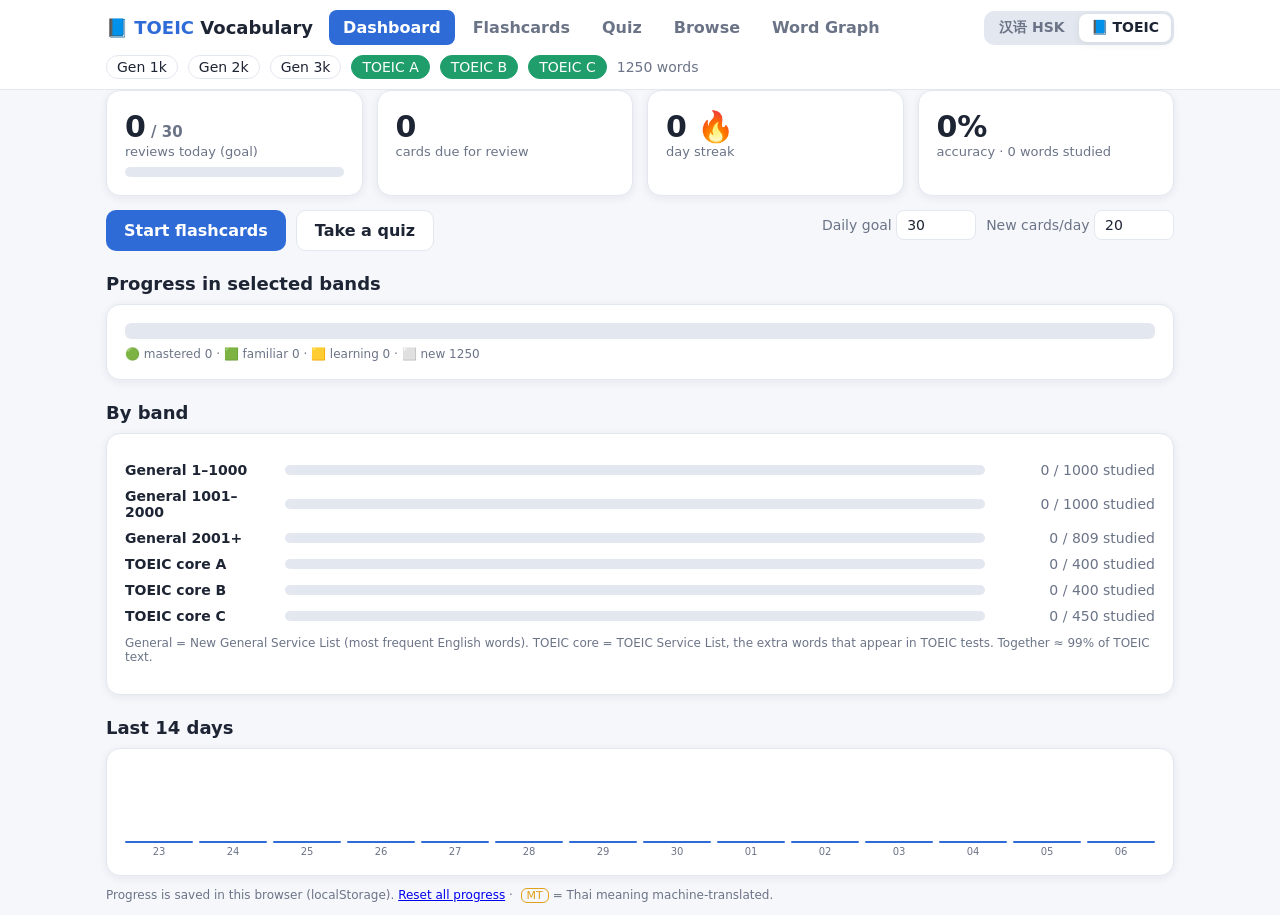
==== dashboard/toeic.html @ cad8f2cb "Merge TOEIC into one repo/dashboard: rename vocab-hsk -> vocab, add TOEIC (4,059 words, Thai, IPA), " ====
<!doctype html>
<html lang="en">
<head>
<meta charset="utf-8">
<meta name="viewport" content="width=device-width, initial-scale=1">
<title>Vocab · TOEIC</title>
<style>
:root{--bg:#f6f7fb;--card:#fff;--ink:#1d2433;--mute:#6b7487;--line:#e3e7ef;--brand:#2f6bd6;--brand2:#1f9d6b;--ok:#1f9d6b;--warn:#e0a01b;--bad:#d6402f;--shadow:0 2px 10px rgba(20,30,60,.07)}
@media (prefers-color-scheme:dark){:root{--bg:#12151d;--card:#1b2030;--ink:#e8ecf5;--mute:#98a1b6;--line:#2a3147;--shadow:none}}
*{box-sizing:border-box}
body{margin:0;background:var(--bg);color:var(--ink);font-family:system-ui,"Segoe UI","Noto Sans Thai",sans-serif}
header{background:var(--card);border-bottom:1px solid var(--line);position:sticky;top:0;z-index:5}
.wrap{max-width:1100px;margin:0 auto;padding:0 16px}
.top{display:flex;align-items:center;gap:16px;flex-wrap:wrap;padding:10px 0}
.logo{font-weight:800;font-size:18px}.logo b{color:var(--brand)}
.subj{display:flex;gap:2px;background:var(--line);border-radius:10px;padding:3px;margin-left:auto}.subj a{padding:5px 12px;border-radius:8px;color:var(--mute);text-decoration:none;font-weight:700;font-size:14px}.subj a.on{background:var(--card);color:var(--ink);box-shadow:var(--shadow)}
nav{display:flex;gap:4px;flex-wrap:wrap}
nav button{border:0;background:none;color:var(--mute);font:inherit;font-weight:600;padding:8px 14px;border-radius:8px;cursor:pointer}
nav button.on{background:var(--brand);color:#fff}
.filters{display:flex;gap:10px;align-items:center;flex-wrap:wrap;padding:0 0 10px;font-size:14px}
.chip{display:inline-flex;align-items:center;gap:4px;border:1px solid var(--line);border-radius:999px;padding:3px 10px;cursor:pointer;user-select:none;background:var(--card)}
.chip.on{background:var(--brand2);color:#fff;border-color:var(--brand2)}
select,input[type=search],input[type=number]{font:inherit;padding:6px 10px;border-radius:8px;border:1px solid var(--line);background:var(--card);color:var(--ink)}
main{padding:20px 0 60px}
.grid{display:grid;gap:14px}
.g4{grid-template-columns:repeat(auto-fit,minmax(200px,1fr))}
.card{background:var(--card);border-radius:14px;padding:18px;box-shadow:var(--shadow);border:1px solid var(--line)}
.stat .n{font-size:30px;font-weight:800}.stat .l{color:var(--mute);font-size:13px}
h2{margin:22px 0 10px;font-size:18px}
.bar{height:10px;background:var(--line);border-radius:6px;overflow:hidden;display:flex}
.bar i{display:block;height:100%}
.lv{display:grid;grid-template-columns:150px 1fr 160px;gap:10px;align-items:center;margin:10px 0;font-size:14px}
.lv span:last-child{color:var(--mute);text-align:right}
.btn{border:0;border-radius:10px;padding:10px 18px;font:inherit;font-weight:700;cursor:pointer;background:var(--brand);color:#fff}
.btn.alt{background:var(--card);color:var(--ink);border:1px solid var(--line)}
.btn.ok{background:var(--ok)}.btn.bad{background:var(--bad)}.btn.warn{background:var(--warn)}
.fc{max-width:620px;margin:0 auto;text-align:center}
.face{min-height:320px;display:flex;flex-direction:column;justify-content:center;align-items:center;gap:8px;cursor:pointer}
.wd{font-size:60px;line-height:1.1;font-weight:700;word-break:break-word}
.py{font-size:24px;color:var(--brand)}.th{font-size:28px;font-weight:700}.en{color:var(--mute);font-size:15px;max-width:520px}
.tag{font-size:12px;color:var(--mute)}
.row{display:flex;gap:10px;justify-content:center;flex-wrap:wrap;margin-top:14px}
.opts{display:grid;gap:10px;margin-top:16px}
.opt{text-align:left;padding:14px;border-radius:12px;border:2px solid var(--line);background:var(--card);color:var(--ink);font:inherit;font-size:18px;cursor:pointer}
.opt:hover{border-color:var(--brand)}.opt.right{border-color:var(--ok);background:rgba(31,157,107,.15)}.opt.wrong{border-color:var(--bad);background:rgba(214,64,47,.12)}
table{width:100%;border-collapse:collapse;font-size:15px}
th,td{padding:8px 10px;border-bottom:1px solid var(--line);text-align:left;vertical-align:top}
th{color:var(--mute);font-size:12px;text-transform:uppercase;position:sticky;top:0;background:var(--card)}
td.h{font-size:18px;font-weight:700}
.dot{display:inline-block;width:10px;height:10px;border-radius:50%;background:var(--line)}
.sp{background:none;border:0;cursor:pointer;font-size:18px}
.pager{display:flex;gap:10px;align-items:center;justify-content:center;margin-top:12px}
.empty{padding:40px;text-align:center;color:var(--mute)}
.kbd{font-size:12px;color:var(--mute);margin-top:10px}
.auto{display:inline-block;font-size:11px;color:var(--warn);border:1px solid var(--warn);border-radius:6px;padding:0 5px;margin-left:4px;vertical-align:middle}
@media(max-width:600px){.wd{font-size:44px}.lv{grid-template-columns:110px 1fr}.lv span:last-child{display:none}}
</style>
</head>
<body>
<header><div class="wrap">
 <div class="top">
  <div class="logo">📘 <b>TOEIC</b> Vocabulary</div>
  <nav id="nav">
   <button data-v="dash" class="on">Dashboard</button><button data-v="cards">Flashcards</button><button data-v="quiz">Quiz</button><button data-v="browse">Browse</button><button data-v="graph">Word Graph</button>
  </nav>
  <div class="subj"><a href="./">汉语 HSK</a><a href="toeic.html" class="on">📘 TOEIC</a></div>
 </div>
 <div class="filters" id="filters"></div>
</div></header>
<main class="wrap" id="app"></main>

<script src="data_toeic.js"></script>
<script>
(()=>{
const $=s=>document.querySelector(s);
const esc=s=>String(s).replace(/[&<>"]/g,c=>({'&':'&amp;','<':'&lt;','>':'&gt;','"':'&quot;'}[c]));
const DAY=864e5, BOXES=[0,1,2,4,8,16,32];
// columns: band,list,rank,word,ipa,thai,pos,meaning,forms,thai_auto
const WORDS=window.TOEIC_DATA.map((r,i)=>({id:i,b:+r[0]||0,list:r[1],rank:+r[2]||0,w:r[3],ipa:r[4],th:r[5],pos:r[6],en:r[7],forms:r[8],auto:r[9]==='1'}));
const BANDS=['','General 1–1000','General 1001–2000','General 2001+','TOEIC core A','TOEIC core B','TOEIC core C'];
const BSHORT=['','Gen 1k','Gen 2k','Gen 3k','TOEIC A','TOEIC B','TOEIC C'];

const load=(k,d)=>{try{return JSON.parse(localStorage.getItem(k))??d}catch{return d}};
const save=(k,v)=>{try{localStorage.setItem(k,JSON.stringify(v))}catch{}};
let S=Object.assign({lv:[4,5,6],newPerDay:20,goal:30},load('toeic_settings',{}));
let P=load('toeic_progress',{}), L=load('toeic_log',{});
const today=()=>new Date().toISOString().slice(0,10);
const saveAll=()=>{save('toeic_settings',S);save('toeic_progress',P);save('toeic_log',L)};
const pool=()=>WORDS.filter(w=>S.lv.includes(w.b));
let view='dash';

function record(w,res){
  const p=P[w.id]||{b:0,d:0,s:0,c:0,w:0};
  p.s++; if(res===0){p.b=Math.max(1,p.b>0?p.b-1:1);p.w++;} else {p.b=Math.min(6,(p.b||0)+res);p.c++;}
  p.d=Date.now()+(res===0?0.007:BOXES[p.b])*DAY;
  P[w.id]=p; L[today()]=(L[today()]||0)+1; saveAll();
}
function speak(t){try{const u=new SpeechSynthesisUtterance(t);u.lang='en-US';u.rate=.9;speechSynthesis.cancel();speechSynthesis.speak(u)}catch{}}
const autoTag=w=>w.auto?'<span class="auto" title="Thai meaning is machine-translated">MT</span>':'';

function renderFilters(){
  $('#filters').innerHTML=[1,2,3,4,5,6].map(l=>`<span class="chip${S.lv.includes(l)?' on':''}" data-l="${l}" title="${BANDS[l]}">${BSHORT[l]}</span>`).join('')+
   `<span style="color:var(--mute)">${pool().length} words</span>`;
  document.querySelectorAll('.chip').forEach(c=>c.onclick=()=>{const l=+c.dataset.l;S.lv=S.lv.includes(l)?S.lv.filter(x=>x!==l):[...S.lv,l].sort();saveAll();go(view)});
}
document.querySelectorAll('#nav button').forEach(b=>b.onclick=()=>go(b.dataset.v));
function go(v){view=v;document.querySelectorAll('#nav button').forEach(b=>b.classList.toggle('on',b.dataset.v===v));renderFilters();({dash,cards,quiz,browse,graph})[v]();}
window.TOEICgo=go;

// ---------- dashboard ----------
function stage(id){const p=P[id];if(!p||!p.s)return 0;return p.b>=4?3:p.b>=2?2:1}
function dash(){
  const pl=pool(),now=Date.now(),cnt=[0,0,0,0];pl.forEach(w=>cnt[stage(w.id)]++);
  const due=pl.filter(w=>P[w.id]&&P[w.id].s&&P[w.id].d<=now).length;
  const seenAll=Object.values(P).filter(p=>p.s).length;
  let streak=0;for(let d=new Date();;d.setDate(d.getDate()-1)){const k=d.toISOString().slice(0,10);if(L[k])streak++;else if(k===today())continue;else break;}
  const t=L[today()]||0, n=Math.max(1,pl.length);
  const acc=(()=>{let c=0,w=0;Object.values(P).forEach(p=>{c+=p.c;w+=p.w});return c+w?Math.round(100*c/(c+w)):0})();
  let h=`<div class="grid g4">
   <div class="card stat"><div class="n">${t}<small style="font-size:15px;color:var(--mute)"> / ${S.goal}</small></div><div class="l">reviews today (goal)</div><div class="bar" style="margin-top:8px"><i style="width:${Math.min(100,100*t/S.goal)}%;background:var(--ok)"></i></div></div>
   <div class="card stat"><div class="n">${due}</div><div class="l">cards due for review</div></div>
   <div class="card stat"><div class="n">${streak} 🔥</div><div class="l">day streak</div></div>
   <div class="card stat"><div class="n">${acc}%</div><div class="l">accuracy · ${seenAll} words studied</div></div>
  </div>
  <div class="row" style="justify-content:flex-start"><button class="btn" onclick="TOEICgo('cards')">Start flashcards</button><button class="btn alt" onclick="TOEICgo('quiz')">Take a quiz</button>
   <label style="margin-left:auto;font-size:14px;color:var(--mute)">Daily goal <input type="number" id="goal" min="5" max="500" value="${S.goal}" style="width:80px"></label>
   <label style="font-size:14px;color:var(--mute)">New cards/day <input type="number" id="npd" min="1" max="200" value="${S.newPerDay}" style="width:80px"></label></div>
  <h2>Progress in selected bands</h2>
  <div class="card"><div class="bar" style="height:16px">
   <i style="width:${100*cnt[3]/n}%;background:var(--ok)"></i><i style="width:${100*cnt[2]/n}%;background:#7bc96f"></i><i style="width:${100*cnt[1]/n}%;background:var(--warn)"></i></div>
   <div class="tag" style="margin-top:8px">🟢 mastered ${cnt[3]} · 🟩 familiar ${cnt[2]} · 🟨 learning ${cnt[1]} · ⬜ new ${cnt[0]}</div></div>
  <h2>By band</h2><div class="card">`;
  for(let l=1;l<=6;l++){
    const ws=WORDS.filter(w=>w.b===l),c=[0,0,0,0];ws.forEach(w=>c[stage(w.id)]++);const m=Math.max(1,ws.length);
    h+=`<div class="lv"><b>${BANDS[l]}</b><div class="bar"><i style="width:${100*c[3]/m}%;background:var(--ok)"></i><i style="width:${100*c[2]/m}%;background:#7bc96f"></i><i style="width:${100*c[1]/m}%;background:var(--warn)"></i></div><span>${c[1]+c[2]+c[3]} / ${ws.length} studied</span></div>`;
  }
  h+=`<p class="tag">General = New General Service List (most frequent English words). TOEIC core = TOEIC Service List, the extra words that appear in TOEIC tests. Together ≈ 99% of TOEIC text.</p></div>
  <h2>Last 14 days</h2><div class="card"><div style="display:flex;align-items:flex-end;gap:6px;height:90px">`;
  const days=[...Array(14)].map((_,i)=>{const d=new Date();d.setDate(d.getDate()-13+i);return d.toISOString().slice(0,10)});
  const mx=Math.max(1,...days.map(d=>L[d]||0));
  h+=days.map(d=>`<div title="${d}: ${L[d]||0}" style="flex:1;text-align:center;font-size:10px;color:var(--mute)"><div style="background:var(--brand);border-radius:4px;height:${Math.max(2,70*(L[d]||0)/mx)}px;margin-bottom:3px"></div>${d.slice(8)}</div>`).join('');
  h+=`</div></div><p class="tag">Progress is saved in this browser (localStorage). <a href="#" id="reset">Reset all progress</a> · <span class="auto">MT</span> = Thai meaning machine-translated.</p>`;
  $('#app').innerHTML=h;
  $('#goal').onchange=e=>{S.goal=Math.max(5,+e.target.value||30);saveAll();dash()};
  $('#npd').onchange=e=>{S.newPerDay=Math.max(1,+e.target.value||20);saveAll()};
  $('#reset').onclick=e=>{e.preventDefault();if(confirm('Erase all progress?')){P={};L={};saveAll();dash()}};
}

// ---------- word graph ----------
// Two relations: same word family (shared stem, e.g. account → accountant, accounting)
// and same Thai meaning (synonyms, e.g. client / customer → ลูกค้า).
const LVC=['#2f6bd6','#14a3b8','#8b5cd6','#1f9d6b','#e0a01b','#d6402f'];
let gsel=null,gq='',gcap=25;
// word family = same base after stripping common English suffixes (account, accountant, accounting, accountable)
const SUF=['ations','ation','ments','ment','ships','ship','nesses','ness','ities','ity','ically','ally','ance','ence','ants','ant','ents','ent','ions','ion','ives','ive','able','ible','izes','ize','ises','ise','ists','ist','ees','ee','ers','er','ors','or','ings','ing','ful','less','ly','al','ed','es','s','y'];
const baseCache=new Map();
const base=w=>{if(baseCache.has(w))return baseCache.get(w);let b=w.toLowerCase(),ch=true;
  while(ch){ch=false;for(const x of SUF)if(b.endsWith(x)&&b.length-x.length>=4){b=b.slice(0,-x.length);ch=true;break}}
  b=b.replace(/e$/,'').replace(/i$/,'y').replace(/([^aeiou])\1$/,'$1');baseCache.set(w,b);return b};
const family=(a,b)=>a!==b&&base(a)===base(b);
// synonyms: match on the main (first) Thai sense only - secondary senses link unrelated words
const thKeys=w=>{const t=(w.th.split(';')[0]||'').replace(/\(.*?\)/g,'').trim();return t.length>1?[t]:[]};
function gIndex(){
  const ws=pool(),byW=new Map(ws.map(w=>[w.w,w])),st={},th={};
  ws.forEach(w=>{const k=base(w.w);(st[k]=st[k]||[]).push(w);thKeys(w).forEach(t=>(th[t]=th[t]||[]).push(w))});
  const fam=w=>(st[base(w.w)]||[]).filter(x=>x.id!==w.id);
  const syn=w=>{const s=new Map();thKeys(w).forEach(t=>(th[t]||[]).forEach(x=>{if(x.id!==w.id)s.set(x.id,x)}));return [...s.values()]};
  const rel=w=>new Set([...fam(w),...syn(w)].map(x=>x.id));
  return {ws,byW,fam,syn,rel};
}
function graph(){
  const G=gIndex();
  if(gsel&&!G.byW.has(gsel))gsel=null;
  const deg=G.ws.map(w=>[w,G.rel(w).size]).sort((a,b)=>b[1]-a[1]||a[0].rank-b[0].rank);
  if(!gsel&&deg.length)gsel=deg[0][0].w;
  const q=gq.trim().toLowerCase();
  const hits=q?G.ws.filter(w=>w.w.toLowerCase().includes(q)||w.th.includes(q)||w.en.toLowerCase().includes(q)).slice(0,14):[];
  $('#app').innerHTML=`<div style="display:flex;gap:10px;flex-wrap:wrap;align-items:center;margin-bottom:12px">
   <input type="search" id="gq" placeholder="Search word / Thai / meaning…" value="${esc(gq)}" style="min-width:260px">
   <label style="font-size:14px;color:var(--mute)">Max words per group <input type="number" id="gcap" min="5" max="80" value="${gcap}" style="width:70px"></label>
   <span class="tag">Related = same word family (account → accountant) or same Thai meaning (client, customer → ลูกค้า).</span></div>
   ${hits.length?`<div class="row" style="justify-content:flex-start;margin:0 0 12px">${hits.map(w=>`<span class="chip" data-g="${esc(w.w)}">${esc(w.w)}</span>`).join('')}</div>`:''}
   <div id="gmain"></div>
   <h2>Most connected words (in selected bands)</h2>
   <div class="card"><table><tr><th>#</th><th>Word</th><th>Thai</th><th>Meaning</th><th>Related</th></tr>
   ${deg.slice(0,30).map(([w,d],i)=>`<tr style="cursor:pointer" data-g="${esc(w.w)}"><td>${i+1}</td><td class="h">${esc(w.w)}</td><td>${esc(w.th.slice(0,50))}</td><td>${esc(w.en.slice(0,60))}</td><td><b>${d}</b></td></tr>`).join('')}</table></div>`;
  $('#gq').oninput=e=>{gq=e.target.value;const p=e.target.selectionStart;graph();const i=$('#gq');i.focus();i.setSelectionRange(p,p)};
  $('#gcap').onchange=e=>{gcap=Math.max(5,Math.min(80,+e.target.value||25));graph()};
  document.querySelectorAll('[data-g]').forEach(el=>el.onclick=()=>{gsel=el.dataset.g;gq='';graph();window.scrollTo(0,0)});
  if(gsel)gDraw(G,G.byW.get(gsel));else $('#gmain').innerHTML='<div class="empty">No words in the selected bands.</div>';
}
function gDraw(G,c){
  const fam=G.fam(c),syn=G.syn(c).filter(x=>!fam.includes(x)),all=G.rel(c);
  const W=760,H=560,nodes=[],links=[],by=new Map();
  const add=(w,t)=>{let n=by.get(t+(w.id??w.w));if(!n){n={w,t,x:0,y:0,vx:0,vy:0,r:t==='c'?34:t==='h'?24:14};by.set(t+(w.id??w.w),n);nodes.push(n)}return n};
  const cn=add(c,'c');cn.x=W/2;cn.y=H/2;cn.fixed=1;
  const groups=[{name:'Word family',list:fam,ang:Math.PI},{name:'Same Thai meaning',list:syn,ang:0}].filter(g=>g.list.length);
  groups.forEach(g=>{
    const hub=add({w:g.name,id:'h'+g.name},'h');hub.x=W/2+Math.cos(g.ang)*130;hub.y=H/2+Math.sin(g.ang)*130;links.push([cn,hub]);
    g.shown=g.list.slice().sort((a,b)=>a.b-b.b||a.rank-b.rank).slice(0,gcap);
    g.shown.forEach(w=>{const n=add(w,'w');n.x=hub.x+Math.cos(g.ang+Math.random()*2-1)*110;n.y=hub.y+Math.sin(g.ang+Math.random()*2-1)*110;links.push([hub,n])});
  });
  const rad=n=>n.t==='w'?Math.max(n.r,8+n.w.w.length*3.2):n.r;
  for(let it=0;it<320;it++){
    const a=1-it/320;
    for(let i=0;i<nodes.length;i++)for(let j=i+1;j<nodes.length;j++){
      const p=nodes[i],q=nodes[j];let dx=p.x-q.x,dy=p.y-q.y,d2=dx*dx+dy*dy+.01,d=Math.sqrt(d2);
      const f=(1100/d2)*a+(d<rad(p)+rad(q)+6?1.5:0);dx/=d;dy/=d;p.vx+=dx*f;p.vy+=dy*f;q.vx-=dx*f;q.vy-=dy*f}
    links.forEach(([p,q])=>{const dx=q.x-p.x,dy=q.y-p.y,d=Math.sqrt(dx*dx+dy*dy)||1,f=(d-(p.t==='c'?130:100))*.04;
      p.vx+=dx/d*f;p.vy+=dy/d*f;q.vx-=dx/d*f;q.vy-=dy/d*f});
    nodes.forEach(n=>{if(n.fixed)return;n.vx+=(W/2-n.x)*.002;n.vy+=(H/2-n.y)*.002;n.x+=n.vx*.6;n.y+=n.vy*.6;n.vx*=.6;n.vy*=.6;
      const r=rad(n);n.x=Math.max(r+4,Math.min(W-r-4,n.x));n.y=Math.max(r+4,Math.min(H-r-4,n.y))});
  }
  const lines=links.map(([p,q])=>`<line x1="${p.x.toFixed(1)}" y1="${p.y.toFixed(1)}" x2="${q.x.toFixed(1)}" y2="${q.y.toFixed(1)}" stroke="var(--line)" stroke-width="1.5"/>`).join('');
  const circ=nodes.map(n=>{
    if(n.t==='h')return `<g><circle cx="${n.x.toFixed(1)}" cy="${n.y.toFixed(1)}" r="${n.r}" fill="var(--mute)" fill-opacity=".35"/><text x="${n.x.toFixed(1)}" y="${(n.y+4).toFixed(1)}" text-anchor="middle" font-size="11" fill="var(--ink)">${esc(n.w.w)}</text></g>`;
    const col=n.t==='c'?'var(--bad)':LVC[(n.w.b||1)-1],fs=n.t==='c'?15:Math.max(9,13-Math.max(0,n.w.w.length-7)*.5);
    return `<g data-g="${esc(n.w.w)}" style="cursor:pointer"><title>${esc(n.w.w)} — ${esc(n.w.th)} (${BANDS[n.w.b]})</title>
    <circle cx="${n.x.toFixed(1)}" cy="${n.y.toFixed(1)}" r="${rad(n)}" fill="${col}" fill-opacity=".9" stroke="var(--card)" stroke-width="2"/>
    <text x="${n.x.toFixed(1)}" y="${(n.y+fs*.35).toFixed(1)}" text-anchor="middle" font-size="${fs}" font-weight="600" fill="#fff" style="pointer-events:none">${esc(n.w.w)}</text></g>`}).join('');
  $('#gmain').innerHTML=`<div class="grid" style="grid-template-columns:minmax(0,2fr) minmax(240px,1fr);gap:14px">
   <div class="card" style="padding:8px"><svg viewBox="0 0 ${W} ${H}" style="width:100%;height:auto;display:block">${lines}${circ}</svg>
    <div class="tag" style="padding:6px 10px">${LVC.map((c,i)=>`<span style="color:${c}">●</span> ${BSHORT[i+1]}`).join(' &nbsp; ')} · click a word to re-center</div></div>
   <div class="card"><div class="wd" style="font-size:${c.w.length>10?30:42}px;text-align:center">${esc(c.w)}</div>
    <div style="text-align:center"><span class="py">${esc(c.ipa)}</span> <button class="sp" id="gspk">🔊</button></div>
    <div style="text-align:center" class="th">${esc(c.th)}${autoTag(c)}</div><div class="en" style="margin:6px auto;text-align:center">${esc(c.en)}</div>
    <div class="tag" style="text-align:center">${esc(c.pos)} · ${BANDS[c.b]}${c.forms?' · '+esc(c.forms):''}</div>
    <div class="stat" style="text-align:center;margin:12px 0"><div class="n" style="color:var(--bad)">${all.size}</div><div class="l">related words in selected bands</div></div>
    <div style="font-size:14px;margin:6px 0">Word family: <b>${fam.length}</b>${fam.length>gcap?` <span class="tag">(showing ${gcap})</span>`:''}</div>
    <div style="font-size:14px;margin:6px 0">Same Thai meaning: <b>${syn.length}</b>${syn.length>gcap?` <span class="tag">(showing ${gcap})</span>`:''}</div></div></div>`;
  document.querySelectorAll('#gmain [data-g]').forEach(el=>el.onclick=()=>{gsel=el.dataset.g;graph()});
  $('#gspk').onclick=()=>speak(c.w);
}

// ---------- flashcards ----------
let fc={q:[],i:0,flip:false,newShown:0};
const shuffle=a=>{for(let i=a.length-1;i>0;i--){const j=Math.random()*(i+1)|0;[a[i],a[j]]=[a[j],a[i]]}return a};
function buildQueue(){
  const pl=pool(),now=Date.now();
  const due=pl.filter(w=>P[w.id]&&P[w.id].s&&P[w.id].d<=now).sort((a,b)=>P[a.id].d-P[b.id].d);
  const fresh=shuffle(pl.filter(w=>!(P[w.id]&&P[w.id].s))).slice(0,Math.max(0,S.newPerDay-(fc.newShown||0)));
  return [...due.slice(0,200),...fresh];
}
function cards(){fc={q:buildQueue(),i:0,flip:false,newShown:0};drawCard()}
function drawCard(){
  const w=fc.q[fc.i];
  if(!w){$('#app').innerHTML=`<div class="card empty"><div style="font-size:48px">🎉</div><h2>All caught up!</h2><p>No more cards due or new cards for now.<br>Raise “New cards/day” on the dashboard or pick other bands.</p><button class="btn" onclick="TOEICgo('dash')">Back to dashboard</button></div>`;return}
  const isNew=!(P[w.id]&&P[w.id].s);
  $('#app').innerHTML=`<div class="fc"><div class="tag">Card ${fc.i+1} / ${fc.q.length} · ${BANDS[w.b]} ${isNew?'· <b>NEW</b>':''}</div>
  <div class="card face" id="face">${fc.flip?
   `<div class="wd" style="font-size:44px">${esc(w.w)}</div><div class="py">${esc(w.ipa)}</div><div class="th">${esc(w.th)}${autoTag(w)}</div><div class="en">${esc(w.en)}</div><div class="tag">${esc(w.pos)}${w.forms?' · '+esc(w.forms):''}</div>`:
   `<div class="wd">${esc(w.w)}</div><div class="tag">tap or press Space to reveal</div>`}</div>
  <div class="row">${fc.flip?
   `<button class="btn bad" data-r="0">Again (1)</button><button class="btn ok" data-r="1">Good (2)</button><button class="btn warn" data-r="2">Easy (3)</button>`:
   `<button class="btn" id="rev">Show answer</button>`}<button class="btn alt" id="spk">🔊 Listen (S)</button></div>
  <div class="kbd">Keys: Space = flip · 1/2/3 = rate · S = speak</div></div>`;
  $('#face').onclick=()=>{fc.flip=!fc.flip;drawCard()};
  const rv=$('#rev');if(rv)rv.onclick=()=>{fc.flip=true;drawCard()};
  $('#spk').onclick=()=>speak(w.w);
  document.querySelectorAll('[data-r]').forEach(b=>b.onclick=()=>rate(+b.dataset.r));
}
function rate(r){const w=fc.q[fc.i];if(!w||!fc.flip)return;const isNew=!(P[w.id]&&P[w.id].s);record(w,r);if(isNew)fc.newShown++;
  if(r===0)fc.q.push(w);fc.i++;fc.flip=false;drawCard()}

// ---------- quiz ----------
let qz={mode:'w2th',n:0,ok:0,cur:null};
function quiz(){
  $('#app').innerHTML=`<div class="fc"><div class="card"><h2 style="margin-top:0">Quiz</h2><p>Direction:</p><div class="row" style="margin-top:0">
   <button class="btn" data-m="w2th">English → Thai</button><button class="btn alt" data-m="th2w">Thai → English</button><button class="btn alt" data-m="def2w">Meaning → word</button><button class="btn alt" data-m="au2w">🔊 Listen → word</button></div></div></div>`;
  document.querySelectorAll('[data-m]').forEach(b=>b.onclick=()=>{qz={mode:b.dataset.m,n:0,ok:0,cur:null};nextQ()});
}
function nextQ(){
  const pl=pool().filter(w=>qz.mode!=='def2w'||w.en);if(pl.length<4){$('#app').innerHTML='<div class="card empty">Select more bands to quiz.</div>';return}
  const now=Date.now(),dueFirst=pl.filter(w=>P[w.id]&&P[w.id].s&&P[w.id].d<=now);
  const src=dueFirst.length&&Math.random()<.5?dueFirst:pl,w=src[Math.random()*src.length|0];
  const key=qz.mode==='w2th'?'th':'w',opts=[w];let guard=0;
  while(opts.length<4&&guard++<200){const c=pl[Math.random()*pl.length|0];if(!opts.some(o=>o[key]===c[key]))opts.push(c)}
  shuffle(opts);qz.cur={w,opts,answered:false};
  const q=qz.mode==='w2th'?`<div class="wd" style="font-size:44px">${esc(w.w)}</div>`:qz.mode==='th2w'?`<div class="th" style="font-size:30px">${esc(w.th)}</div>`:
    qz.mode==='def2w'?`<div style="font-size:20px">${esc(w.en)}</div>`:`<button class="btn" id="play" style="font-size:26px">🔊 Play</button>`;
  $('#app').innerHTML=`<div class="fc"><div class="tag">Question ${qz.n+1} · score ${qz.ok}/${qz.n} · <a href="#" id="end">end quiz</a></div>
   <div class="card" style="min-height:140px;display:flex;flex-direction:column;align-items:center;justify-content:center">${q}</div>
   <div class="opts">${opts.map((o,i)=>`<button class="opt" data-i="${i}"><b style="color:var(--mute)">${i+1}</b>&nbsp; ${esc(o[key])}</button>`).join('')}</div>
   <div id="fb"></div><div class="kbd">Keys: 1–4 to answer · Enter = next</div></div>`;
  document.querySelectorAll('.opt').forEach(b=>b.onclick=()=>answer(+b.dataset.i));
  $('#end').onclick=e=>{e.preventDefault();quiz()};
  const pb=$('#play');if(pb){pb.onclick=()=>speak(w.w);speak(w.w)}
}
function answer(i){
  const c=qz.cur;if(!c||c.answered)return;c.answered=true;const ok=c.opts[i].id===c.w.id;
  document.querySelectorAll('.opt').forEach((b,j)=>{if(c.opts[j].id===c.w.id)b.classList.add('right');else if(j===i)b.classList.add('wrong')});
  qz.n++;if(ok)qz.ok++;record(c.w,ok?1:0);
  $('#fb').innerHTML=`<div class="card" style="margin-top:12px;text-align:center"><span class="wd" style="font-size:32px">${esc(c.w.w)}</span> <span class="py">${esc(c.w.ipa)}</span><div class="th" style="font-size:22px">${esc(c.w.th)}${autoTag(c.w)}</div><div class="en" style="margin:auto">${esc(c.w.en)}</div><div class="row"><button class="btn" id="nx">Next →</button><button class="btn alt" id="sp2">🔊</button></div></div>`;
  $('#nx').onclick=nextQ;$('#sp2').onclick=()=>speak(c.w.w);
}

// ---------- browse ----------
let br={q:'',page:0,st:'all'};
function browse(){
  const run=()=>{
    const q=br.q.trim().toLowerCase();
    const ws=pool().filter(w=>(br.st==='all'||(br.st==='new'?stage(w.id)===0:br.st==='mt'?w.auto:stage(w.id)>0))&&(!q||w.w.toLowerCase().includes(q)||w.th.includes(q)||w.en.toLowerCase().includes(q)||w.forms.toLowerCase().includes(q)));
    const per=100,pages=Math.max(1,Math.ceil(ws.length/per));br.page=Math.min(br.page,pages-1);
    const cols=['#e3e7ef','#e0a01b','#7bc96f','#1f9d6b'];
    $('#list').innerHTML=ws.length?`<table><thead><tr><th></th><th>Word</th><th>IPA</th><th>Thai</th><th>English</th><th>POS</th><th>Band</th><th></th></tr></thead><tbody>`+
     ws.slice(br.page*per,(br.page+1)*per).map(w=>`<tr><td><span class="dot" style="background:${cols[stage(w.id)]}"></span></td><td class="h">${esc(w.w)}</td><td>${esc(w.ipa)}</td><td>${esc(w.th)}${autoTag(w)}</td><td>${esc(w.en)}</td><td>${esc(w.pos)}</td><td>${BSHORT[w.b]}</td><td><button class="sp" data-s="${esc(w.w)}">🔊</button></td></tr>`).join('')+`</tbody></table>
     <div class="pager"><button class="btn alt" id="pv">‹</button>Page ${br.page+1} / ${pages} · ${ws.length} words<button class="btn alt" id="nxp">›</button></div>`:'<div class="empty">No matches.</div>';
    document.querySelectorAll('[data-s]').forEach(b=>b.onclick=()=>speak(b.dataset.s));
    const pv=$('#pv'),nx=$('#nxp');if(pv){pv.onclick=()=>{br.page=Math.max(0,br.page-1);run()};nx.onclick=()=>{br.page=Math.min(pages-1,br.page+1);run()}}
  };
  $('#app').innerHTML=`<div class="row" style="justify-content:flex-start;margin:0 0 12px"><input type="search" id="q" placeholder="Search word, Thai, English, word forms…" style="flex:1;min-width:220px" value="${esc(br.q)}">
   <select id="st"><option value="all">All words</option><option value="new">Not studied yet</option><option value="seen">Studied</option><option value="mt">Machine-translated Thai</option></select></div><div class="card" style="padding:6px 12px;overflow:auto" id="list"></div>`;
  $('#st').value=br.st;
  $('#q').oninput=e=>{br.q=e.target.value;br.page=0;run()};$('#st').onchange=e=>{br.st=e.target.value;br.page=0;run()};
  run();
}

addEventListener('keydown',e=>{
  if(/INPUT|SELECT|TEXTAREA/.test(e.target.tagName))return;
  if(view==='cards'){
    if(e.code==='Space'){e.preventDefault();if(!fc.flip){fc.flip=true;drawCard()}else rate(1)}
    else if(fc.flip&&'123'.includes(e.key))rate(+e.key-1);
    else if(e.key.toLowerCase()==='s'&&fc.q[fc.i])speak(fc.q[fc.i].w);
  }else if(view==='quiz'&&qz.cur){
    if('1234'.includes(e.key)&&e.key)answer(+e.key-1);
    else if(e.key==='Enter'&&qz.cur.answered)nextQ();
  }
});
go('dash');
})();
</script>
</body>
</html>
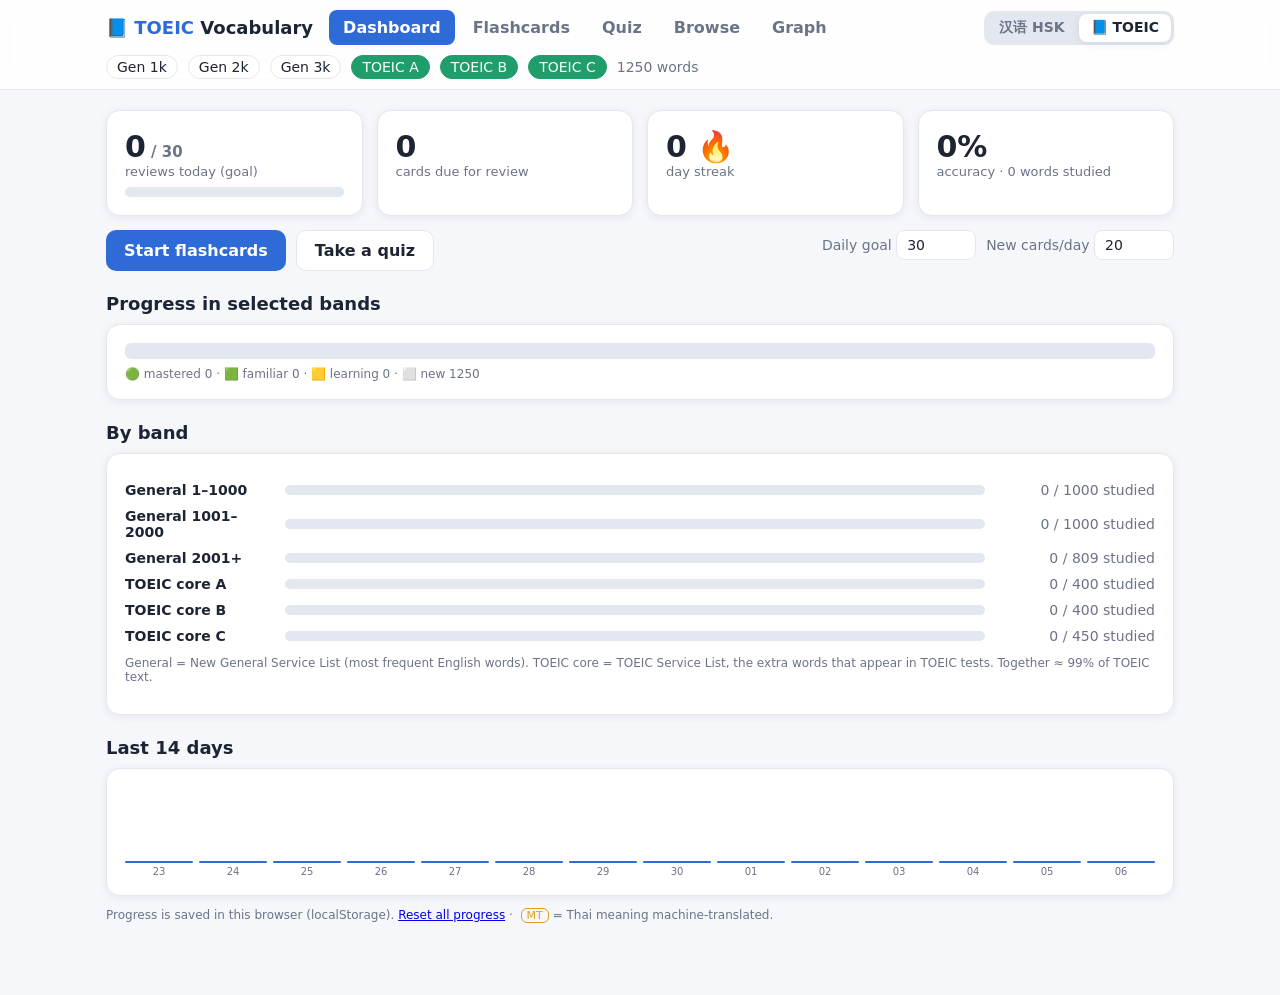
==== commit 567689f5: "Responsive dashboard: phone bottom tab bar, card-style word list, tablet layout, touch-size controls" ====
--- a/dashboard/toeic.html
+++ b/dashboard/toeic.html
@@ -2,8 +2,9 @@
 <html lang="en">
 <head>
 <meta charset="utf-8">
-<meta name="viewport" content="width=device-width, initial-scale=1">
+<meta name="viewport" content="width=device-width, initial-scale=1, viewport-fit=cover">
 <title>Vocab · TOEIC</title>
+<meta name="apple-mobile-web-app-title" content="Vocab TOEIC">
 <style>
 :root{--bg:#f6f7fb;--card:#fff;--ink:#1d2433;--mute:#6b7487;--line:#e3e7ef;--brand:#2f6bd6;--brand2:#1f9d6b;--ok:#1f9d6b;--warn:#e0a01b;--bad:#d6402f;--shadow:0 2px 10px rgba(20,30,60,.07)}
 @media (prefers-color-scheme:dark){:root{--bg:#12151d;--card:#1b2030;--ink:#e8ecf5;--mute:#98a1b6;--line:#2a3147;--shadow:none}}
@@ -53,15 +54,20 @@
 .empty{padding:40px;text-align:center;color:var(--mute)}
 .kbd{font-size:12px;color:var(--mute);margin-top:10px}
 .auto{display:inline-block;font-size:11px;color:var(--warn);border:1px solid var(--warn);border-radius:6px;padding:0 5px;margin-left:4px;vertical-align:middle}
-@media(max-width:600px){.wd{font-size:44px}.lv{grid-template-columns:110px 1fr}.lv span:last-child{display:none}}
 </style>
+<meta name="theme-color" content="#f6f7fb" media="(prefers-color-scheme: light)">
+<meta name="theme-color" content="#12151d" media="(prefers-color-scheme: dark)">
+<meta name="apple-mobile-web-app-capable" content="yes">
+<meta name="mobile-web-app-capable" content="yes">
+<meta name="apple-mobile-web-app-status-bar-style" content="default">
+<link rel="stylesheet" href="responsive.css">
 </head>
 <body>
 <header><div class="wrap">
  <div class="top">
-  <div class="logo">📘 <b>TOEIC</b> Vocabulary</div>
+  <div class="logo">📘 <b>TOEIC</b><span class="lg-x"> Vocabulary</span></div>
   <nav id="nav">
-   <button data-v="dash" class="on">Dashboard</button><button data-v="cards">Flashcards</button><button data-v="quiz">Quiz</button><button data-v="browse">Browse</button><button data-v="graph">Word Graph</button>
+   <button data-v="dash" class="on"><i>🏠</i><span>Dashboard</span></button><button data-v="cards"><i>🃏</i><span>Flashcards</span></button><button data-v="quiz"><i>✅</i><span>Quiz</span></button><button data-v="browse"><i>📖</i><span>Browse</span></button><button data-v="graph"><i>🕸️</i><span>Graph</span></button>
   </nav>
   <div class="subj"><a href="./">汉语 HSK</a><a href="toeic.html" class="on">📘 TOEIC</a></div>
  </div>
@@ -132,7 +138,7 @@
   <h2>By band</h2><div class="card">`;
   for(let l=1;l<=6;l++){
     const ws=WORDS.filter(w=>w.b===l),c=[0,0,0,0];ws.forEach(w=>c[stage(w.id)]++);const m=Math.max(1,ws.length);
-    h+=`<div class="lv"><b>${BANDS[l]}</b><div class="bar"><i style="width:${100*c[3]/m}%;background:var(--ok)"></i><i style="width:${100*c[2]/m}%;background:#7bc96f"></i><i style="width:${100*c[1]/m}%;background:var(--warn)"></i></div><span>${c[1]+c[2]+c[3]} / ${ws.length} studied</span></div>`;
+    h+=`<div class="lv"><b><span class="bl">${BANDS[l]}</span><span class="bs">${BSHORT[l]}</span></b><div class="bar"><i style="width:${100*c[3]/m}%;background:var(--ok)"></i><i style="width:${100*c[2]/m}%;background:#7bc96f"></i><i style="width:${100*c[1]/m}%;background:var(--warn)"></i></div><span>${c[1]+c[2]+c[3]} / ${ws.length} studied</span></div>`;
   }
   h+=`<p class="tag">General = New General Service List (most frequent English words). TOEIC core = TOEIC Service List, the extra words that appear in TOEIC tests. Together ≈ 99% of TOEIC text.</p></div>
   <h2>Last 14 days</h2><div class="card"><div style="display:flex;align-items:flex-end;gap:6px;height:90px">`;
@@ -175,14 +181,14 @@
   if(!gsel&&deg.length)gsel=deg[0][0].w;
   const q=gq.trim().toLowerCase();
   const hits=q?G.ws.filter(w=>w.w.toLowerCase().includes(q)||w.th.includes(q)||w.en.toLowerCase().includes(q)).slice(0,14):[];
-  $('#app').innerHTML=`<div style="display:flex;gap:10px;flex-wrap:wrap;align-items:center;margin-bottom:12px">
+  $('#app').innerHTML=`<div class="gtop" style="display:flex;gap:10px;flex-wrap:wrap;align-items:center;margin-bottom:12px">
    <input type="search" id="gq" placeholder="Search word / Thai / meaning…" value="${esc(gq)}" style="min-width:260px">
    <label style="font-size:14px;color:var(--mute)">Max words per group <input type="number" id="gcap" min="5" max="80" value="${gcap}" style="width:70px"></label>
    <span class="tag">Related = same word family (account → accountant) or same Thai meaning (client, customer → ลูกค้า).</span></div>
    ${hits.length?`<div class="row" style="justify-content:flex-start;margin:0 0 12px">${hits.map(w=>`<span class="chip" data-g="${esc(w.w)}">${esc(w.w)}</span>`).join('')}</div>`:''}
    <div id="gmain"></div>
    <h2>Most connected words (in selected bands)</h2>
-   <div class="card"><table><tr><th>#</th><th>Word</th><th>Thai</th><th>Meaning</th><th>Related</th></tr>
+   <div class="card tscroll"><table><tr><th>#</th><th>Word</th><th>Thai</th><th>Meaning</th><th>Related</th></tr>
    ${deg.slice(0,30).map(([w,d],i)=>`<tr style="cursor:pointer" data-g="${esc(w.w)}"><td>${i+1}</td><td class="h">${esc(w.w)}</td><td>${esc(w.th.slice(0,50))}</td><td>${esc(w.en.slice(0,60))}</td><td><b>${d}</b></td></tr>`).join('')}</table></div>`;
   $('#gq').oninput=e=>{gq=e.target.value;const p=e.target.selectionStart;graph();const i=$('#gq');i.focus();i.setSelectionRange(p,p)};
   $('#gcap').onchange=e=>{gcap=Math.max(5,Math.min(80,+e.target.value||25));graph()};
@@ -191,7 +197,7 @@
 }
 function gDraw(G,c){
   const fam=G.fam(c),syn=G.syn(c).filter(x=>!fam.includes(x)),all=G.rel(c);
-  const W=760,H=560,nodes=[],links=[],by=new Map();
+  const W=Math.round(Math.min(760,Math.max(330,($('#gmain').clientWidth||760)-20))),H=W<600?Math.round(W*1.45):560,nodes=[],links=[],by=new Map();
   const add=(w,t)=>{let n=by.get(t+(w.id??w.w));if(!n){n={w,t,x:0,y:0,vx:0,vy:0,r:t==='c'?34:t==='h'?24:14};by.set(t+(w.id??w.w),n);nodes.push(n)}return n};
   const cn=add(c,'c');cn.x=W/2;cn.y=H/2;cn.fixed=1;
   const groups=[{name:'Word family',list:fam,ang:Math.PI},{name:'Same Thai meaning',list:syn,ang:0}].filter(g=>g.list.length);
@@ -218,7 +224,7 @@
     return `<g data-g="${esc(n.w.w)}" style="cursor:pointer"><title>${esc(n.w.w)} — ${esc(n.w.th)} (${BANDS[n.w.b]})</title>
     <circle cx="${n.x.toFixed(1)}" cy="${n.y.toFixed(1)}" r="${rad(n)}" fill="${col}" fill-opacity=".9" stroke="var(--card)" stroke-width="2"/>
     <text x="${n.x.toFixed(1)}" y="${(n.y+fs*.35).toFixed(1)}" text-anchor="middle" font-size="${fs}" font-weight="600" fill="#fff" style="pointer-events:none">${esc(n.w.w)}</text></g>`}).join('');
-  $('#gmain').innerHTML=`<div class="grid" style="grid-template-columns:minmax(0,2fr) minmax(240px,1fr);gap:14px">
+  $('#gmain').innerHTML=`<div class="ggrid">
    <div class="card" style="padding:8px"><svg viewBox="0 0 ${W} ${H}" style="width:100%;height:auto;display:block">${lines}${circ}</svg>
     <div class="tag" style="padding:6px 10px">${LVC.map((c,i)=>`<span style="color:${c}">●</span> ${BSHORT[i+1]}`).join(' &nbsp; ')} · click a word to re-center</div></div>
    <div class="card"><div class="wd" style="font-size:${c.w.length>10?30:42}px;text-align:center">${esc(c.w)}</div>
@@ -303,7 +309,7 @@
     const per=100,pages=Math.max(1,Math.ceil(ws.length/per));br.page=Math.min(br.page,pages-1);
     const cols=['#e3e7ef','#e0a01b','#7bc96f','#1f9d6b'];
     $('#list').innerHTML=ws.length?`<table><thead><tr><th></th><th>Word</th><th>IPA</th><th>Thai</th><th>English</th><th>POS</th><th>Band</th><th></th></tr></thead><tbody>`+
-     ws.slice(br.page*per,(br.page+1)*per).map(w=>`<tr><td><span class="dot" style="background:${cols[stage(w.id)]}"></span></td><td class="h">${esc(w.w)}</td><td>${esc(w.ipa)}</td><td>${esc(w.th)}${autoTag(w)}</td><td>${esc(w.en)}</td><td>${esc(w.pos)}</td><td>${BSHORT[w.b]}</td><td><button class="sp" data-s="${esc(w.w)}">🔊</button></td></tr>`).join('')+`</tbody></table>
+     ws.slice(br.page*per,(br.page+1)*per).map(w=>`<tr><td class="c-dot"><span class="dot" style="background:${cols[stage(w.id)]}"></span></td><td class="h c-w">${esc(w.w)}</td><td class="c-py">${esc(w.ipa)}</td><td class="c-th">${esc(w.th)}${autoTag(w)}</td><td class="c-en">${esc(w.en)}</td><td class="c-pos">${esc(w.pos)}</td><td class="c-lv">${BSHORT[w.b]}</td><td class="c-sp"><button class="sp" data-s="${esc(w.w)}">🔊</button></td></tr>`).join('')+`</tbody></table>
      <div class="pager"><button class="btn alt" id="pv">‹</button>Page ${br.page+1} / ${pages} · ${ws.length} words<button class="btn alt" id="nxp">›</button></div>`:'<div class="empty">No matches.</div>';
     document.querySelectorAll('[data-s]').forEach(b=>b.onclick=()=>speak(b.dataset.s));
     const pv=$('#pv'),nx=$('#nxp');if(pv){pv.onclick=()=>{br.page=Math.max(0,br.page-1);run()};nx.onclick=()=>{br.page=Math.min(pages-1,br.page+1);run()}}
--- a/dashboard/responsive.css
+++ b/dashboard/responsive.css
@@ -0,0 +1,150 @@
+/* Shared responsive layer for index.html (HSK) and toeic.html (TOEIC).
+   Breakpoints: phone < 640px · tablet 640–1023px · desktop >= 1024px */
+
+html{-webkit-text-size-adjust:100%;text-size-adjust:100%}
+body{min-height:100vh;min-height:100dvh;-webkit-tap-highlight-color:transparent;overflow-x:hidden}
+button,a,.chip,.opt,select{touch-action:manipulation}
+header .wrap,main.wrap{padding-left:max(16px,env(safe-area-inset-left));padding-right:max(16px,env(safe-area-inset-right))}
+main.wrap{padding-top:20px;padding-bottom:60px}
+header{backdrop-filter:saturate(1.6) blur(10px);-webkit-backdrop-filter:saturate(1.6) blur(10px);background:color-mix(in srgb,var(--card) 88%,transparent)}
+nav button i{font-style:normal;display:none}
+.bs{display:none}
+.card{transition:box-shadow .15s}
+svg{max-width:100%}
+.tscroll{overflow-x:auto;-webkit-overflow-scrolling:touch}
+.ggrid{display:grid;gap:14px;grid-template-columns:minmax(0,2fr) minmax(260px,1fr);align-items:start}
+.ggrid>.card:last-child{position:sticky;top:130px}
+:focus-visible{outline:3px solid color-mix(in srgb,var(--brand2) 60%,transparent);outline-offset:2px}
+
+/* hover effects only where a real pointer exists (no sticky hover on touch) */
+@media (hover:hover){
+  .card:hover{box-shadow:0 6px 22px rgba(20,30,60,.10)}
+  nav button:not(.on):hover{background:var(--line);color:var(--ink)}
+  .chip:hover{border-color:var(--brand2)}
+  tbody tr:hover td{background:color-mix(in srgb,var(--brand2) 5%,transparent)}
+}
+/* touch devices: bigger targets, no keyboard hints */
+@media (pointer:coarse){
+  .kbd{display:none}
+  .chip{padding:7px 14px;min-height:36px}
+  .btn{min-height:46px}
+  .sp{min-width:44px;min-height:44px}
+  select,input[type=search],input[type=number]{font-size:16px;min-height:42px} /* 16px stops iOS zoom-on-focus */
+}
+
+/* ---------- tablet (Samsung Tab portrait, iPad, small laptops) ---------- */
+@media (min-width:640px) and (max-width:1023px){
+  .top{row-gap:6px}
+  .subj{order:2;margin-left:auto}
+  nav{order:3;flex-basis:100%;justify-content:space-between;background:var(--bg);border-radius:12px;padding:4px}
+  nav button{flex:1;padding:10px 6px;font-size:15px}
+  nav button i{display:inline;margin-right:6px}
+  nav button.on{box-shadow:var(--shadow)}
+}
+@media (min-width:640px) and (max-width:1023px){
+  .g4{grid-template-columns:repeat(2,minmax(0,1fr))}
+}
+@media (max-width:1023px){
+  .ggrid{grid-template-columns:1fr}
+  .ggrid>.card:last-child{position:static;order:-1}
+  .lv{grid-template-columns:120px 1fr 130px}
+}
+
+/* ---------- phone (iPhone, Android phones) ---------- */
+@media (max-width:639px){
+  /* backdrop-filter on the header would make the fixed tab bar position relative to the header */
+  header{backdrop-filter:none;-webkit-backdrop-filter:none;background:var(--card)}
+  body{padding-bottom:calc(68px + env(safe-area-inset-bottom))}
+  .top{padding:8px 0 6px;gap:8px;flex-wrap:nowrap}
+  .logo{font-size:17px;white-space:nowrap;min-width:0}
+  .lg-x{display:none}
+  .subj{margin-left:auto;flex-shrink:0}.subj a{padding:5px 10px;font-size:13px;white-space:nowrap}
+
+  /* nav becomes an iOS-style bottom tab bar */
+  nav{position:fixed;left:0;right:0;bottom:0;z-index:20;display:grid;grid-template-columns:repeat(5,1fr);gap:0;
+      background:color-mix(in srgb,var(--card) 92%,transparent);backdrop-filter:saturate(1.6) blur(14px);-webkit-backdrop-filter:saturate(1.6) blur(14px);
+      border-top:1px solid var(--line);padding:4px max(4px,env(safe-area-inset-right)) calc(4px + env(safe-area-inset-bottom)) max(4px,env(safe-area-inset-left))}
+  nav button{display:flex;flex-direction:column;align-items:center;gap:2px;padding:6px 2px;border-radius:10px;font-size:11px;font-weight:600;min-height:52px}
+  nav button i{display:block;font-size:21px;line-height:1}
+  nav button.on{background:none;color:var(--brand)}
+  nav button.on i{transform:scale(1.08)}
+  nav button span{white-space:nowrap}
+
+  /* filters: one horizontally scrollable row instead of 3 wrapped rows */
+  .filters{flex-wrap:nowrap;overflow-x:auto;padding:2px 16px 10px;margin:0 -16px;scrollbar-width:none}
+  .filters::-webkit-scrollbar{display:none}
+  .filters>*{flex-shrink:0}
+  .filters::after{content:'';flex:0 0 6px}  /* keeps right padding when scrolled to the end */
+  .filters select{font-size:15px;min-height:36px;padding:4px 8px}
+
+  main.wrap{padding-top:14px;padding-bottom:24px}
+  h2{font-size:16px;margin:18px 0 8px}
+  .card{padding:14px;border-radius:12px}
+  .g4{grid-template-columns:repeat(2,minmax(0,1fr));gap:10px}
+  .stat .n{font-size:24px}.stat .l{font-size:12px}
+  .row{gap:8px}
+  .row>.btn{flex:1 1 auto}
+  .row label{margin-left:0!important;flex:1 1 45%;display:flex;align-items:center;gap:6px;justify-content:space-between;white-space:nowrap;font-size:13px!important}
+  .row label input{width:62px!important}
+  .lv{grid-template-columns:auto 1fr auto;gap:10px;font-size:13px}
+  .lv span:last-child{display:block;font-size:11px;white-space:nowrap}
+  .lv b{max-width:96px}
+  .bl{display:none}.bs{display:inline}
+  .lv b{white-space:nowrap;overflow:hidden;text-overflow:ellipsis}
+
+  /* flashcards */
+  .face{min-height:min(52vh,360px)}
+  .hz{font-size:84px}
+  .fc .row .btn[data-r]{flex:1 1 30%;padding:12px 6px}
+  .fc .row #spk,.fc .row #rev{flex:1 1 100%}
+  .opt{font-size:17px;padding:13px 12px}
+  .opts .hz{font-size:30px!important}
+
+  /* browse table -> card list */
+  #list{padding:4px 10px!important}
+  #list table, #list tbody{display:block}
+  #list thead{display:none}
+  #list tr{display:grid;grid-template-columns:14px auto 1fr auto;grid-template-areas:"dot w py sp" "dot th th sp" "dot en en sp";
+           column-gap:10px;row-gap:2px;padding:10px 2px;border-bottom:1px solid var(--line);align-items:baseline}
+  #list td{border:0;padding:0;display:block}
+  #list td.c-dot{grid-area:dot;align-self:center}
+  #list td.c-w{grid-area:w;font-size:22px}
+  #list td.c-py{grid-area:py;color:var(--brand2);font-size:14px}
+  #list td.c-th{grid-area:th;font-weight:600}
+  #list td.c-en{grid-area:en;color:var(--mute);font-size:13px;display:-webkit-box;-webkit-line-clamp:2;-webkit-box-orient:vertical;overflow:hidden}
+  #list td.c-lv,#list td.c-pos{display:none}
+  #list td.c-sp{grid-area:sp;align-self:center}
+  .pager{gap:8px;font-size:13px}
+
+  /* graph */
+  .ggrid .card:first-child{padding:4px!important}
+  .ggrid svg text{paint-order:stroke}
+  .gtop{flex-direction:column;align-items:stretch!important}
+  .gtop input[type=search]{min-width:0!important;width:100%}
+  .gtop .tag{font-size:11px}
+  .ggrid .hz{font-size:48px!important}
+  .ggrid .wd{font-size:32px!important}
+  .tscroll table{font-size:13px}
+  .tscroll th:nth-child(4),.tscroll td:nth-child(4){display:none}
+}
+
+/* very small phones (iPhone SE / mini) */
+@media (max-width:379px){
+  .logo b+*,.logo{font-size:15px}
+  nav button{font-size:10px}
+  .g4{grid-template-columns:1fr 1fr}
+  .stat .n{font-size:21px}
+  .hz{font-size:72px}
+}
+
+/* landscape phones: keep the bottom bar short */
+@media (max-height:500px) and (orientation:landscape) and (max-width:950px){
+  nav button{min-height:40px;flex-direction:row;gap:6px;font-size:12px}
+  nav button i{font-size:17px}
+  .face{min-height:200px}
+}
+
+/* large desktops */
+@media (min-width:1400px){
+  .wrap{max-width:1240px}
+}
